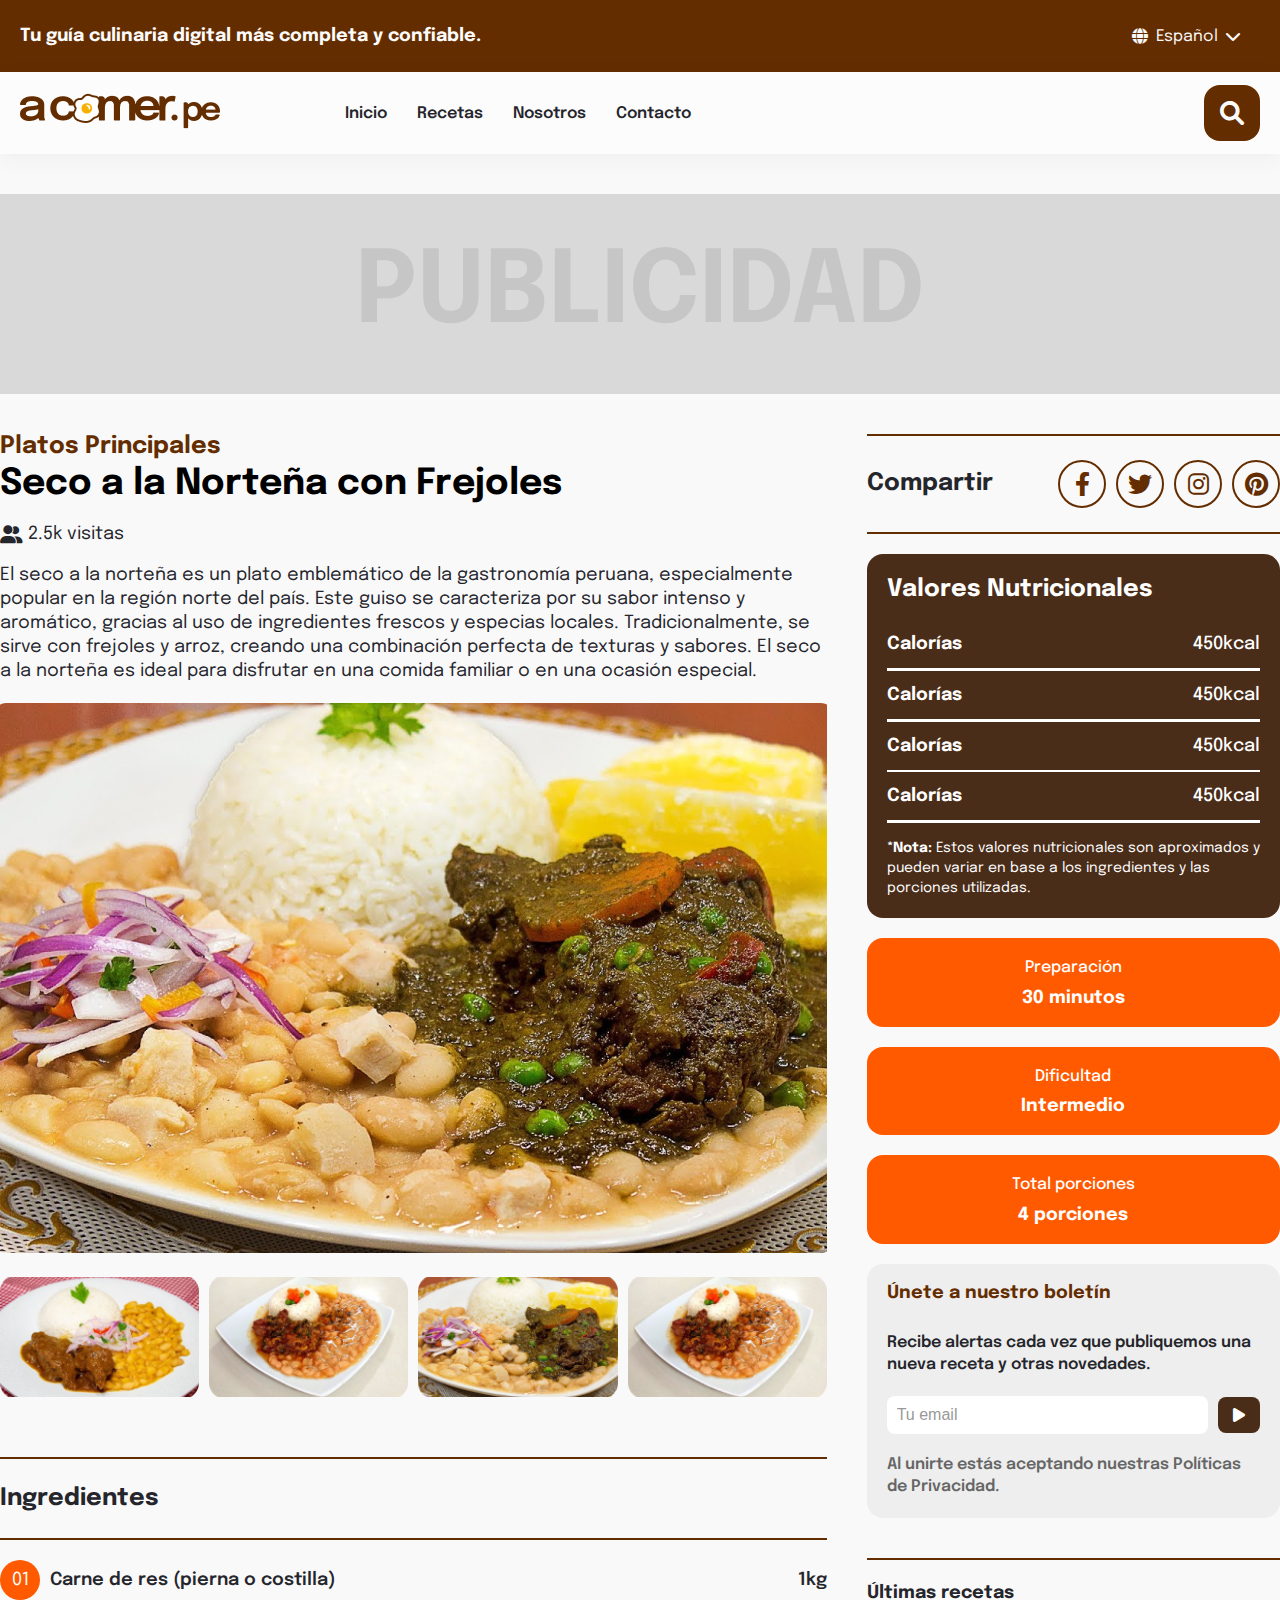
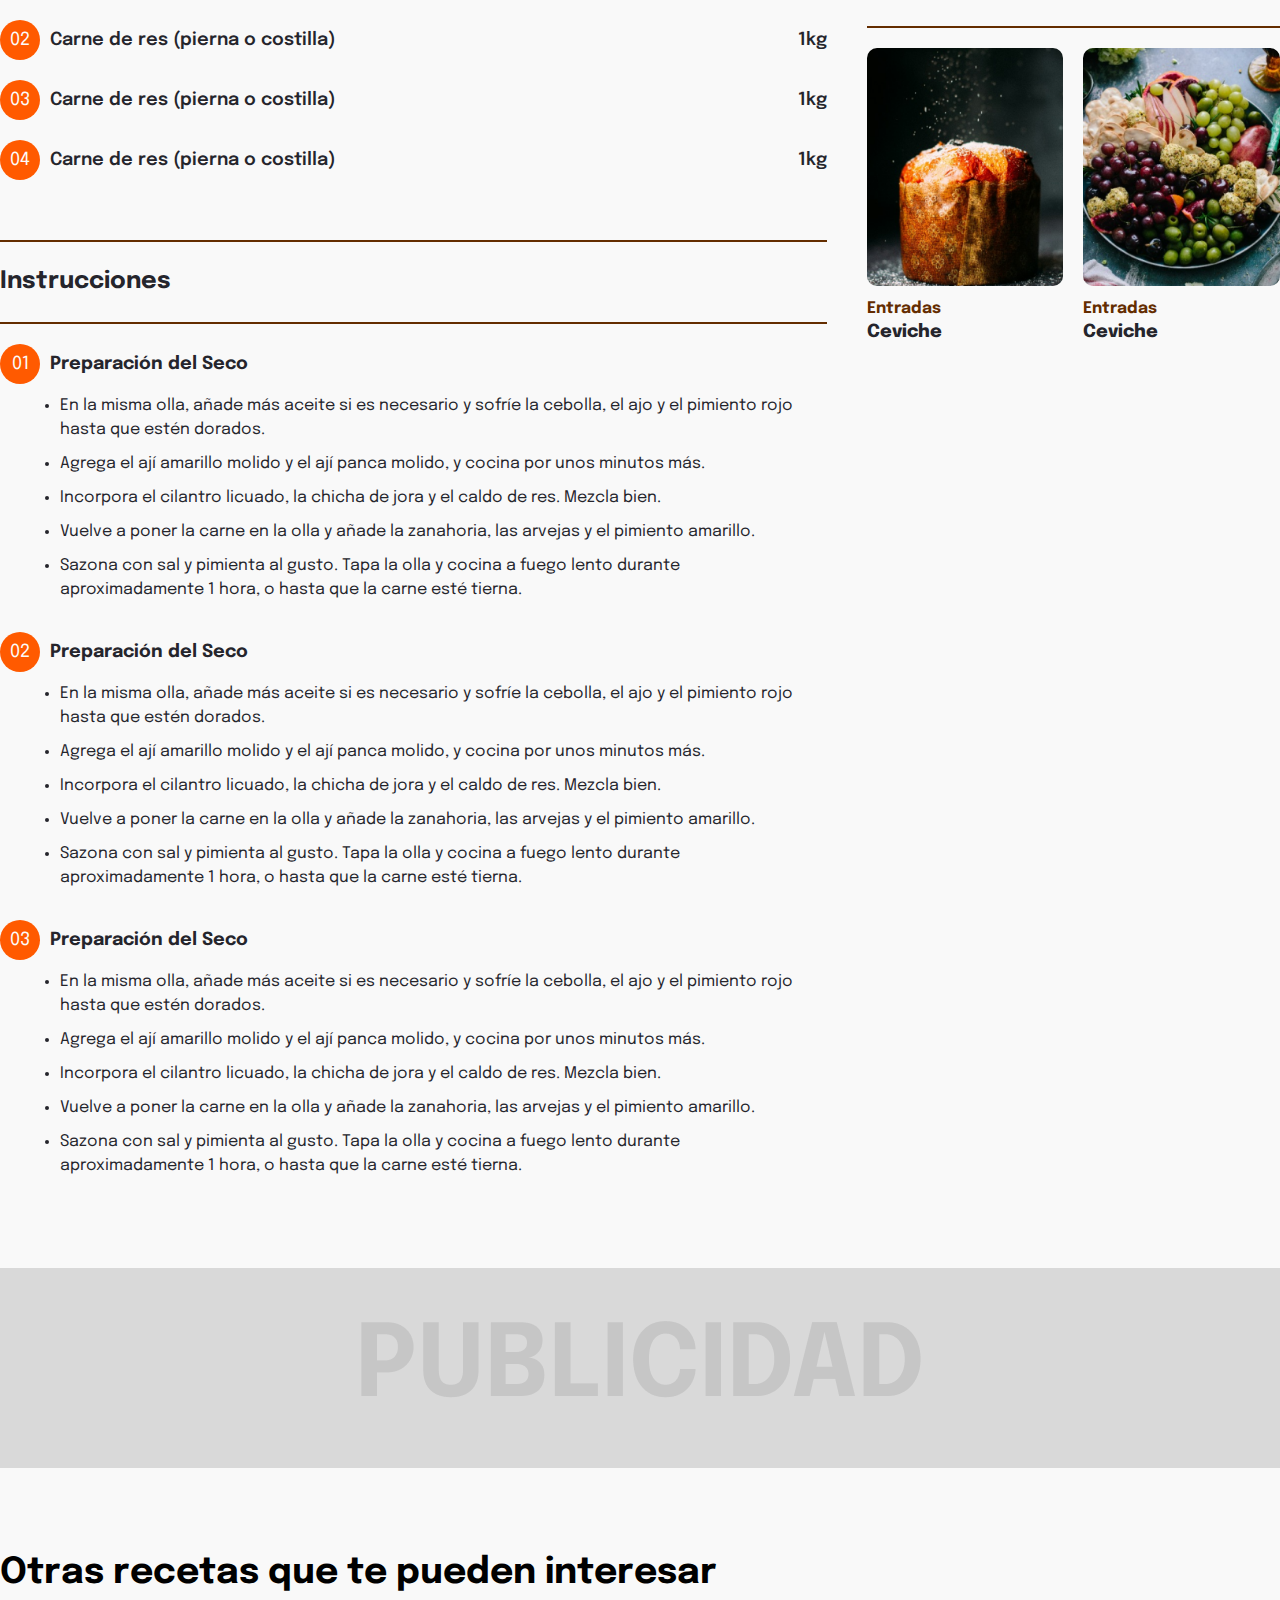
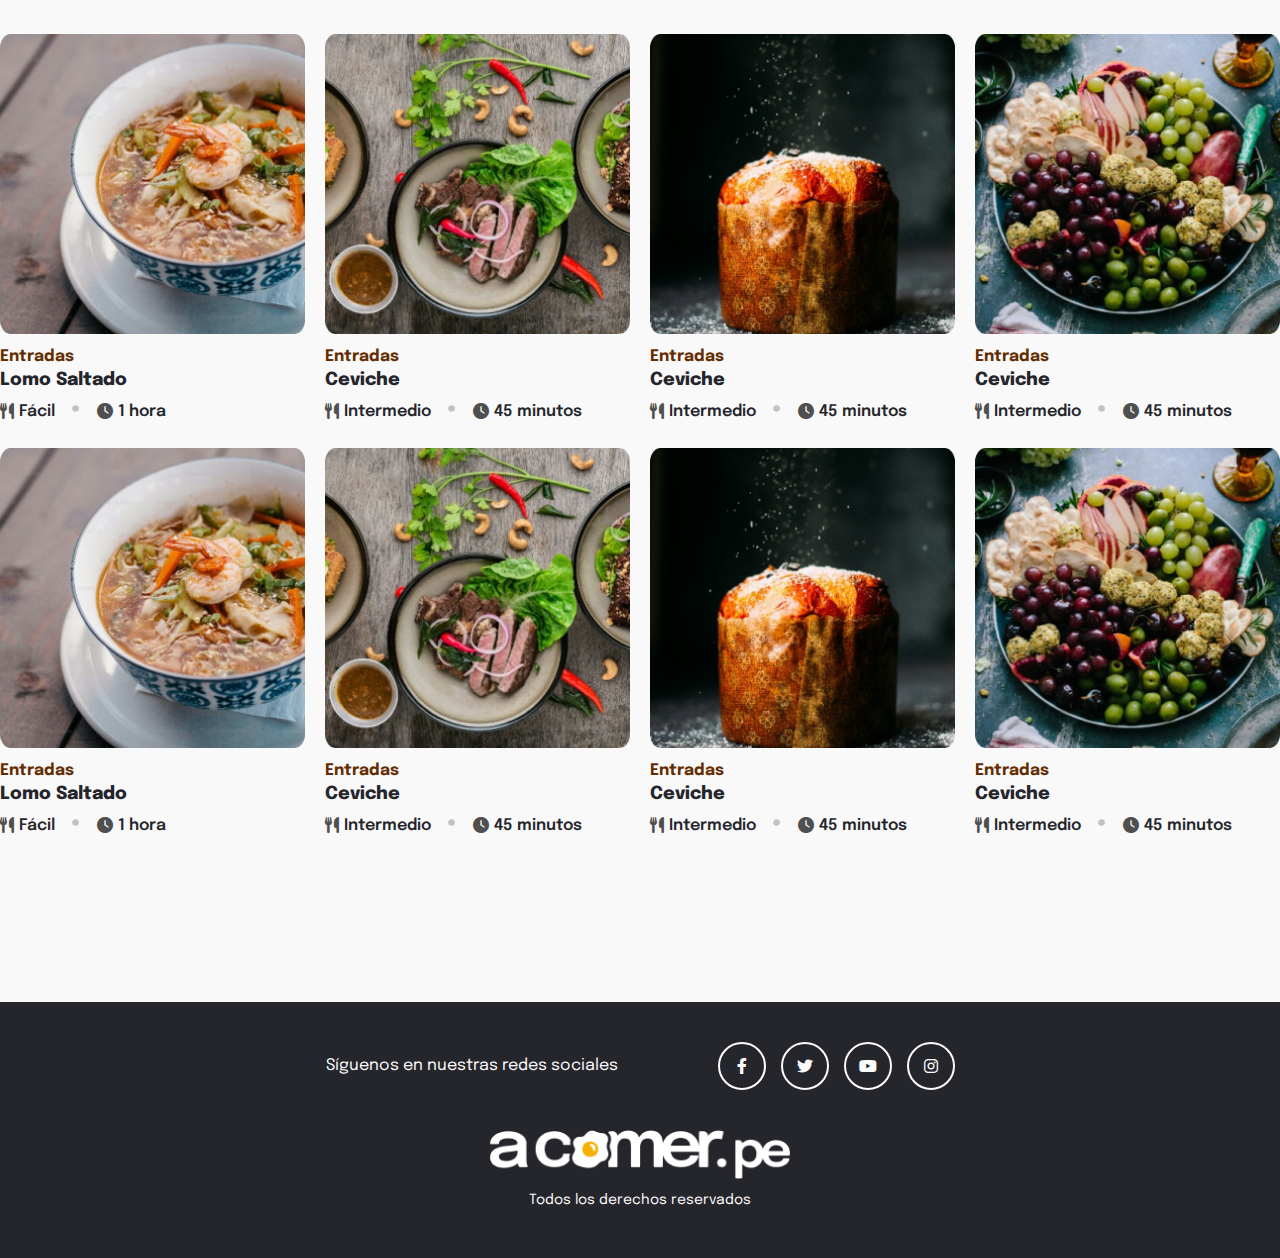
==== receta_con_imagenes.html @ 9305548f "commit 19/08" ====
<!DOCTYPE html>
<html lang="es">
  <head>
    <meta charset="UTF-8" />
    <meta name="viewport" content="width=device-width, initial-scale=1.0" />
    <title>Acomer.pe</title>
    <link rel="stylesheet" href="scss/main.css" />
    <link rel="stylesheet" href="scss/receta_con_imagenes.css" />
    <link
      rel="stylesheet"
      href="https://cdnjs.cloudflare.com/ajax/libs/font-awesome/6.0.0-beta3/css/all.min.css"
    />
  </head>
  <body>
    <!-- Cabecera superior -->
    <header id="top-header">
      <div class="container">
        <div class="section-left subtitle-2">
          Tu guía culinaria digital más completa y confiable.
        </div>
        <div class="section-right">
          <div class="language-selector">
            <div class="selector-container">
              <i class="fas fa-globe"></i>
              <span class="selected-language">Español</span>
              <i class="fas fa-chevron-down"></i>
            </div>
            <ul class="dropdown-menu">
              <li>Español</li>
              <li>Inglés</li>
              <li>Portugués</li>
            </ul>
          </div>
        </div>
      </div>
    </header>

    <!-- Cabecera principal -->
    <header id="main-header">
      <div class="container">
        <div class="left-and-middle">
          <div class="logo">
            <a href="index.html"><img src="assets/logo-1.png" alt="Logo" /></a>
          </div>
          <nav class="menu">
            <div class="menu-container">
              <div class="menu-toggle" id="menu-toggle">
                <i class="fas fa-bars"></i>
              </div>
              <ul class="menu-items menu" id="menu-items">
                <li><a class="menuItem" href="#">Inicio</a></li>
                <li><a class="menuItem" href="recetas.html">Recetas</a></li>
                <li><a class="menuItem" href="#">Nosotros</a></li>
                <li><a class="menuItem" href="#">Contacto</a></li>
                <div class="menu-close" id="menu-close">
                  <i class="fas fa-times"></i>
                </div>
              </ul>
            </div>
          </nav>
        </div>
        <button class="search-button"><i class="fas fa-search"></i></button>
        <div class="search-container">
          <input
            type="text"
            class="search-input"
            placeholder="¿Qué deseas cocinar el día de hoy?"
          />
        </div>
      </div>
    </header>

    <main>
      <!-- Sección Publicidad -->
      <section class="publicidad paginterna">
        <img class="onlydesktop" src="assets/publicidad.png" alt="Publicidad" />
        <img
          class="onlymobile"
          src="assets/publicidad_mobile.png"
          alt="Publicidad"
        />
      </section>

      <div class="receta-interna">
        <!-- Sección Izquierda (2/3) -->
        <div class="receta-contenido">
          <h5 class="pcategories_subtitle">Platos Principales</h5>
          <h1>Seco a la Norteña con Frejoles</h1>
          <div class="receta-visitas">
            <i class="fas fa-user-friends"></i> 2.5k visitas
          </div>
          <p>
            El seco a la norteña es un plato emblemático de la gastronomía
            peruana, especialmente popular en la región norte del país. Este
            guiso se caracteriza por su sabor intenso y aromático, gracias al
            uso de ingredientes frescos y especias locales. Tradicionalmente, se
            sirve con frejoles y arroz, creando una combinación perfecta de
            texturas y sabores. El seco a la norteña es ideal para disfrutar en
            una comida familiar o en una ocasión especial.
          </p>
          <div class="receta-imagen-principal">
            <img src="assets/principal.png" alt="Seco a la Norteña" />
          </div>
          <div class="receta-miniaturas">
            <img src="assets/image.png" alt="Seco a la Norteña 1" />
            <img src="assets/image-1.png" alt="Seco a la Norteña 2" />
            <img src="assets/image-2.png" alt="Seco a la Norteña 3" />
            <img src="assets/image-3.png" alt="Seco a la Norteña 4" />
          </div>
          <div class="receta-seccion">
            <h2>Ingredientes</h2>
          </div>
          <div class="receta-ingredientes">
            <div class="ingrediente-item">
              <div class="ingrediente-info">
                <div class="ingrediente-numero">01</div>
                <div class="ingrediente-nombre">
                  Carne de res (pierna o costilla)
                </div>
              </div>
              <div class="ingrediente-cantidad">1kg</div>
            </div>
            <div class="ingrediente-item">
              <div class="ingrediente-info">
                <div class="ingrediente-numero">02</div>
                <div class="ingrediente-nombre">
                  Carne de res (pierna o costilla)
                </div>
              </div>
              <div class="ingrediente-cantidad">1kg</div>
            </div>
            <div class="ingrediente-item">
              <div class="ingrediente-info">
                <div class="ingrediente-numero">03</div>
                <div class="ingrediente-nombre">
                  Carne de res (pierna o costilla)
                </div>
              </div>
              <div class="ingrediente-cantidad">1kg</div>
            </div>
            <div class="ingrediente-item">
              <div class="ingrediente-info">
                <div class="ingrediente-numero">04</div>
                <div class="ingrediente-nombre">
                  Carne de res (pierna o costilla)
                </div>
              </div>
              <div class="ingrediente-cantidad">1kg</div>
            </div>
          </div>
          <div class="receta-seccion">
            <h2>Instrucciones</h2>
          </div>
          <div class="receta-instrucciones">
            <div class="instruccion-item">
              <div class="instruccion-info">
                <div class="ingrediente-numero">01</div>
                <div class="instruccion-titulo">Preparación del Seco</div>
              </div>
              <ul>
                <li>
                  En la misma olla, añade más aceite si es necesario y sofríe la
                  cebolla, el ajo y el pimiento rojo hasta que estén dorados.
                </li>
                <li>
                  Agrega el ají amarillo molido y el ají panca molido, y cocina
                  por unos minutos más.
                </li>
                <li>
                  Incorpora el cilantro licuado, la chicha de jora y el caldo de
                  res. Mezcla bien.
                </li>
                <li>
                  Vuelve a poner la carne en la olla y añade la zanahoria, las
                  arvejas y el pimiento amarillo.
                </li>
                <li>
                  Sazona con sal y pimienta al gusto. Tapa la olla y cocina a
                  fuego lento durante aproximadamente 1 hora, o hasta que la
                  carne esté tierna.
                </li>
              </ul>
            </div>
            <div class="instruccion-item">
              <div class="instruccion-info">
                <div class="ingrediente-numero">02</div>
                <div class="instruccion-titulo">Preparación del Seco</div>
              </div>
              <ul>
                <li>
                  En la misma olla, añade más aceite si es necesario y sofríe la
                  cebolla, el ajo y el pimiento rojo hasta que estén dorados.
                </li>
                <li>
                  Agrega el ají amarillo molido y el ají panca molido, y cocina
                  por unos minutos más.
                </li>
                <li>
                  Incorpora el cilantro licuado, la chicha de jora y el caldo de
                  res. Mezcla bien.
                </li>
                <li>
                  Vuelve a poner la carne en la olla y añade la zanahoria, las
                  arvejas y el pimiento amarillo.
                </li>
                <li>
                  Sazona con sal y pimienta al gusto. Tapa la olla y cocina a
                  fuego lento durante aproximadamente 1 hora, o hasta que la
                  carne esté tierna.
                </li>
              </ul>
            </div>
            <div class="instruccion-item">
              <div class="instruccion-info">
                <div class="ingrediente-numero">03</div>
                <div class="instruccion-titulo">Preparación del Seco</div>
              </div>
              <ul>
                <li>
                  En la misma olla, añade más aceite si es necesario y sofríe la
                  cebolla, el ajo y el pimiento rojo hasta que estén dorados.
                </li>
                <li>
                  Agrega el ají amarillo molido y el ají panca molido, y cocina
                  por unos minutos más.
                </li>
                <li>
                  Incorpora el cilantro licuado, la chicha de jora y el caldo de
                  res. Mezcla bien.
                </li>
                <li>
                  Vuelve a poner la carne en la olla y añade la zanahoria, las
                  arvejas y el pimiento amarillo.
                </li>
                <li>
                  Sazona con sal y pimienta al gusto. Tapa la olla y cocina a
                  fuego lento durante aproximadamente 1 hora, o hasta que la
                  carne esté tierna.
                </li>
              </ul>
            </div>
          </div>
        </div>

        <!-- Sección Derecha (1/3) -->
        <div class="receta-compartir">
          <div class="receta-seccion">
            <h2>Compartir</h2>
            <div class="receta-social icons">
              <a href="#" class="icon"><i class="fab fa-facebook-f"></i></a>
              <i class="fab fa-twitter"></i>
              <i class="fab fa-instagram"></i>
              <i class="fab fa-pinterest"></i>
            </div>
          </div>

          <!-- Nueva Sección: Valores Nutricionales -->
          <div class="receta-nutricional">
            <h2>Valores Nutricionales</h2>
            <div class="nutricional-info">
              <div class="nutricional-item">
                <div class="nutricional-titulo">Calorías</div>
                <div class="nutricional-valor">450kcal</div>
              </div>
              <hr class="nutricional-separador" />
              <div class="nutricional-item">
                <div class="nutricional-titulo">Calorías</div>
                <div class="nutricional-valor">450kcal</div>
              </div>
              <hr class="nutricional-separador" />
              <div class="nutricional-item">
                <div class="nutricional-titulo">Calorías</div>
                <div class="nutricional-valor">450kcal</div>
              </div>
              <hr class="nutricional-separador" />
              <div class="nutricional-item">
                <div class="nutricional-titulo">Calorías</div>
                <div class="nutricional-valor">450kcal</div>
              </div>
              <hr class="nutricional-separador" />
              <p>
                <strong>*Nota:</strong> Estos valores nutricionales son
                aproximados y pueden variar en base a los ingredientes y las
                porciones utilizadas.
              </p>
            </div>
          </div>

          <!-- Preparación -->
          <div class="receta-preparacion">
            <h2>Preparación</h2>
            <div class="preparacion-info">
              <p>30 minutos</p>
            </div>
          </div>

          <div class="receta-preparacion">
            <h2>Dificultad</h2>
            <div class="preparacion-info">
              <p>Intermedio</p>
            </div>
          </div>

          <div class="receta-preparacion">
            <h2>Total porciones</h2>
            <div class="preparacion-info">
              <p>4 porciones</p>
            </div>
          </div>

          <!--  Boletín -->
          <div class="receta-boletin">
            <h5>Únete a nuestro boletín</h5>
            <p>
              Recibe alertas cada vez que publiquemos una nueva receta y otras
              novedades.
            </p>
            <div class="boletin-input-group">
              <input
                type="email"
                placeholder="Tu email"
                class="boletin-input"
              />
              <button class="boletin-submit">
                <i class="fas fa-play"></i>
              </button>
            </div>
            <p class="boletin-privacidad">
              Al unirte estás aceptando nuestras Políticas de Privacidad.
            </p>
          </div>

          <div class="ultimas-receta-seccion">
            <h5>Últimas recetas</h5>
          </div>

          <section>
            <div class="top_recetas_grid recetas_widget">
              <div class="top_recetas_item">
                <div
                  class="receta_int_widget"
                  style="background-image: url('assets/receta3.png')"
                ></div>
                <p class="categoria">Entradas</p>
                <p class="nombre_de_plato">Ceviche</p>
                
              </div>
              <div class="top_recetas_item">
                <div
                  class="receta_int_widget"
                  style="background-image: url('assets/receta4.png')"
                ></div>
                <p class="categoria">Entradas</p>
                <p class="nombre_de_plato">Ceviche</p>
                
              </div>
            </div>
          </section>
        </div>
      </div>

       <!-- Sección Publicidad -->
       <section class="publicidad paginterna">
        <img class="onlydesktop" src="assets/publicidad.png" alt="Publicidad" />
        <img
          class="onlymobile"
          src="assets/publicidad_mobile.png"
          alt="Publicidad"
        />
      </section>

      <!-- Recetas que te pueden gustar-->

      <section class="top_recetas">
        <div class="top_recetas_header">
          <div class="top_recetas_left otrasrecetas">
            <h1>Otras recetas que te pueden interesar</h1>
          </div>
        </div>

        <div class="top_recetas_grid">
          <div class="top_recetas_item">
            <div
              class="top_recetas_image"
              style="background-image: url('assets/receta1.png')"
            ></div>
            <p class="categoria">Entradas</p>
            <p class="nombre_de_plato">Lomo Saltado</p>
            <div class="top_recetas_info">
              <i class="fas fa-utensils"></i><span>Fácil</span>
              <span class="dot">•</span>
              <i class="fas fa-clock"></i><span class="duracion">1 hora</span>
            </div>
          </div>
          <div class="top_recetas_item">
            <div
              class="top_recetas_image"
              style="background-image: url('assets/receta2.png')"
            ></div>
            <p class="categoria">Entradas</p>
            <p class="nombre_de_plato">Ceviche</p>
            <div class="top_recetas_info">
              <i class="fas fa-utensils"></i><span>Intermedio</span>
              <span class="dot">•</span>
              <i class="fas fa-clock"></i
              ><span class="duracion">45 minutos</span>
            </div>
          </div>
          <div class="top_recetas_item">
            <div
              class="top_recetas_image"
              style="background-image: url('assets/receta3.png')"
            ></div>
            <p class="categoria">Entradas</p>
            <p class="nombre_de_plato">Ceviche</p>
            <div class="top_recetas_info">
              <i class="fas fa-utensils"></i><span>Intermedio</span>
              <span class="dot">•</span>
              <i class="fas fa-clock"></i
              ><span class="duracion">45 minutos</span>
            </div>
          </div>
          <div class="top_recetas_item">
            <div
              class="top_recetas_image"
              style="background-image: url('assets/receta4.png')"
            ></div>
            <p class="categoria">Entradas</p>
            <p class="nombre_de_plato">Ceviche</p>
            <div class="top_recetas_info">
              <i class="fas fa-utensils"></i><span>Intermedio</span>
              <span class="dot">•</span>
              <i class="fas fa-clock"></i
              ><span class="duracion">45 minutos</span>
            </div>
          </div>
          <div class="top_recetas_item">
            <div
              class="top_recetas_image"
              style="background-image: url('assets/receta1.png')"
            ></div>
            <p class="categoria">Entradas</p>
            <p class="nombre_de_plato">Lomo Saltado</p>
            <div class="top_recetas_info">
              <i class="fas fa-utensils"></i><span>Fácil</span>
              <span class="dot">•</span>
              <i class="fas fa-clock"></i><span class="duracion">1 hora</span>
            </div>
          </div>
          <div class="top_recetas_item">
            <div
              class="top_recetas_image"
              style="background-image: url('assets/receta2.png')"
            ></div>
            <p class="categoria">Entradas</p>
            <p class="nombre_de_plato">Ceviche</p>
            <div class="top_recetas_info">
              <i class="fas fa-utensils"></i><span>Intermedio</span>
              <span class="dot">•</span>
              <i class="fas fa-clock"></i
              ><span class="duracion">45 minutos</span>
            </div>
          </div>
          <div class="top_recetas_item">
            <div
              class="top_recetas_image"
              style="background-image: url('assets/receta3.png')"
            ></div>
            <p class="categoria">Entradas</p>
            <p class="nombre_de_plato">Ceviche</p>
            <div class="top_recetas_info">
              <i class="fas fa-utensils"></i><span>Intermedio</span>
              <span class="dot">•</span>
              <i class="fas fa-clock"></i
              ><span class="duracion">45 minutos</span>
            </div>
          </div>
          <div class="top_recetas_item">
            <div
              class="top_recetas_image"
              style="background-image: url('assets/receta4.png')"
            ></div>
            <p class="categoria">Entradas</p>
            <p class="nombre_de_plato">Ceviche</p>
            <div class="top_recetas_info">
              <i class="fas fa-utensils"></i><span>Intermedio</span>
              <span class="dot">•</span>
              <i class="fas fa-clock"></i
              ><span class="duracion">45 minutos</span>
            </div>
          </div>
        </div>
      </section>
    </main>

    <!-- Footer -->
    <footer id="main-footer">
      <div class="container">
        <div class="social-media">
          <p>Síguenos en nuestras redes sociales</p>
          <div class="icons">
            <a href="#" class="icon"><i class="fab fa-facebook-f"></i></a>
            <a href="#" class="icon"><i class="fab fa-twitter"></i></a>
            <a href="#" class="icon"><i class="fab fa-youtube"></i></a>
            <a href="#" class="icon"><i class="fab fa-instagram"></i></a>
          </div>
        </div>
        <div class="footer-logo">
          <img src="assets/logo-2.png" alt="Logo" />
          <p>Todos los derechos reservados</p>
        </div>
        <br />
        <br />
      </div>
    </footer>
    <script src="js/receta_con_imagenes.js"></script>
    <script src="js/main.js"></script>
  </body>
</html>
---- scss/main.css ----
@charset "UTF-8";
@import url("https://fonts.googleapis.com/css2?family=Epilogue:wght@400;600;700&display=swap");
html {
  scroll-behavior: smooth;
  overflow-x: hidden;
}

body {
  font-family: "Epilogue", sans-serif;
  background-color: #f9f9f9;
  margin: 0;
  color: #25252c;
  overflow-x: hidden;
}

* {
  margin: 0;
  padding: 0;
  box-sizing: border-box;
}

.container {
  max-width: 1280px;
  margin: 0 auto;
  padding: 0 20px;
}

.top_recetas_item {
  cursor: pointer;
}

#top-header {
  background-color: #642d00;
}
#top-header .container {
  display: flex;
  justify-content: space-between;
  align-items: center;
  height: 72px;
}

#main-header {
  background-color: #fcfcfc;
  box-shadow: 0px 5px 20px 0px rgba(52, 52, 52, 0.05);
}
#main-header .container {
  display: flex;
  justify-content: space-between;
  align-items: center;
  height: 82px;
}

.logo {
  width: 300px;
  height: auto;
}

.video-section {
  position: relative;
  height: 850px;
  overflow: hidden;
}
.video-section video {
  width: 100%;
  height: 100%;
  -o-object-fit: cover;
     object-fit: cover;
}
.video-section .overlay-text {
  position: absolute;
  left: 50%;
  transform: translate(-50%, 0%);
  color: #fcfcfc;
  text-align: center;
  font-size: 58px;
  font-weight: 700;
  line-height: 130%;
  bottom: 0px;
  width: 80%;
  padding-bottom: 40px;
  max-width: 1280px;
}
.video-section .overlay-text h1 {
  color: #fcfcfc !important;
}

.overlay {
  position: absolute;
  top: 0;
  left: 0;
  width: 100%;
  height: 100%;
  background: linear-gradient(180deg, rgba(0, 0, 0, 0.8) 0%, rgba(0, 0, 0, 0) 54%, rgba(0, 0, 0, 0.8) 100%);
  pointer-events: none; /* Esto asegura que el overlay no interfiera con la interacción con el video */
}

h1 {
  color: #000;
  font-family: "Epilogue", sans-serif;
  font-size: 48px;
  font-style: normal;
  font-weight: 700;
  line-height: 142.9%; /* 68.592px */
}

h2 {
  color: var(--Black, #25252c);
  font-family: "Epilogue", sans-serif;
  font-size: 40px;
  font-style: normal;
  font-weight: 700;
  line-height: 130%; /* 52px */
}

h3 {
  color: var(--Black, #25252c);
  font-family: "Epilogue", sans-serif;
  font-size: 32px;
  font-style: normal;
  font-weight: 700;
  line-height: normal;
}

h4 {
  color: #642d00;
  text-align: center;
  font-family: "Epilogue", sans-serif;
  font-size: 24px;
  font-style: normal;
  font-weight: 600;
  line-height: normal;
}

h5 {
  color: var(--Black, #25252c);
  font-family: "Epilogue", sans-serif;
  font-size: 24px;
  font-style: normal;
  font-weight: 700;
  line-height: normal;
}

.text-slider {
  color: var(--White, #fcfcfc);
  text-align: center;
  font-family: "Epilogue", sans-serif;
  font-size: 58px;
  font-style: normal;
  font-weight: 700;
  line-height: 130%; /* 75.4px */
}

.subtitle-2 {
  color: var(--White, #fcfcfc);
  font-size: 18px;
  font-style: normal;
  font-weight: 700;
  line-height: normal;
}

.paginterna {
  padding-top: 40px;
}

.language-selector {
  position: relative;
  display: inline-block;
}

.selector-container {
  display: flex;
  align-items: center;
  border-radius: 5px;
  padding: 8px 12px;
  cursor: pointer;
  color: #f9f9f9;
  transition: border-color 0.3s;
}

.selector-container:hover {
  border-color: #bbb;
}

.selector-container i {
  margin-right: 8px;
  margin-left: 8px;
  color: #f9f9f9;
}

.selected-language {
  flex: 1;
}

.fa-chevron-down {
  margin-left: auto;
}

.dropdown-menu {
  display: none;
  position: absolute;
  top: 100%;
  left: 0;
  width: 100%;
  background-color: #fcfcfc;
  border: 1px solid #ddd;
  border-radius: 5px;
  box-shadow: 0 4px 8px rgba(0, 0, 0, 0.1);
  list-style: none;
  padding: 0;
  margin: 0;
  z-index: 1000;
}

.dropdown-menu.show {
  display: block;
}

.dropdown-menu li {
  padding: 10px 12px;
  cursor: pointer;
  transition: background-color 0.3s;
}

.dropdown-menu li:hover {
  background-color: #fcfcfc;
}

.button-primary {
  display: flex;
  padding: 16px 24px;
  justify-content: center;
  align-items: center;
  gap: 16px;
  border-radius: 8px;
  background: #642d00;
  color: #fcfcfc;
  border: #642d00;
  font-weight: 700;
  font-size: 18px;
  cursor: pointer;
}

.button-primary:hover {
  background: #25252c;
}

.search-button {
  display: flex;
  padding: 16px 16px;
  justify-content: center;
  align-items: center;
  font-size: 24px;
  gap: 16px;
  border-radius: 16px;
  background: #642d00;
  color: #fcfcfc;
  border: #642d00;
  cursor: pointer;
}

.search-button:hover {
  background: #25252c;
}

.search-button i {
  font-weight: 600;
}

.counter-section {
  padding: 60px;
  background: #ff5a00;
}

.container {
  display: flex;
  justify-content: space-around; /* Ajusta el espaciado de los contadores */
  flex-wrap: wrap;
}

.counter-wrapper {
  display: flex;
  flex-direction: column;
  align-items: center;
  margin: 10px; /* Espacio alrededor de cada contador */
}

.counter-wrapper:not(:last-child)::after {
  content: "";
  position: absolute;
  top: 0;
  bottom: 0;
  right: 0;
  width: 1px;
  background: white; /* Color de la línea vertical */
}

.counter {
  font-size: 2em; /* Tamaño del número */
  font-weight: bold;
  color: #fcfcfc;
}

.label {
  margin-top: 5px; /* Espacio entre el número y el texto */
  color: #fcfcfc;
  text-align: center;
  font-size: 18px;
  font-style: normal;
  font-weight: 500;
  line-height: normal;
}

#main-footer {
  background-color: #25252c;
  margin-top: 80px;
  padding: 40px 0 20px 0;
  color: #fcfcfc;
}
#main-footer .container {
  display: flex;
  height: 196px;
  flex-direction: column;
  align-items: center;
  align-content: center;
  flex-wrap: nowrap;
}
#main-footer .container .social-media {
  text-align: center;
  margin-bottom: 40px;
  display: flex;
  flex-direction: row;
  gap: 100px;
  align-content: center;
  align-items: center;
}
#main-footer .container .social-media .icons {
  display: flex;
  justify-content: center;
  gap: 15px;
}
#main-footer .container .social-media .icons .icon {
  width: 48px;
  height: 48px;
  display: flex;
  justify-content: center;
  align-items: center;
  border: 2px solid #fcfcfc;
  border-radius: 50%;
  font-size: 16px;
  color: #fcfcfc;
  text-decoration: none;
  transition: background-color 0.3s;
}
#main-footer .container .social-media .icons .icon:hover {
  background-color: #642d00;
}
#main-footer .container .footer-logo {
  text-align: center;
}
#main-footer .container .footer-logo img {
  width: 300px;
  height: auto;
  margin-bottom: 10px;
}
#main-footer .container .footer-logo p {
  font-size: 0.875rem;
}

/* Estilos del menú */
.menu {
  padding: 10px;
}

.menu-container {
  display: flex;
  justify-content: space-between;
  align-items: center;
}

/* Logo de menú visible solo en mobile */
.menu-logo {
  font-size: 1.5rem;
  font-weight: bold;
}

.left-and-middle {
  display: flex;
  align-items: center;
  gap: 0; /* Esto asegura que no haya espacio entre la sección izquierda y la del medio */
}

/* Estilos del toggle */
.menu-toggle {
  display: none;
  cursor: pointer;
}

.menu-close {
  display: none;
  cursor: pointer;
}

/* Estilos del menú en desktop */
@media (min-width: 769px) {
  .menu-items {
    display: flex;
    list-style: none;
    padding: 0;
    margin: 0;
  }
  .onlymobile {
    display: none;
  }
  .menu-items li {
    margin: 0 15px;
  }
  .menu-items a {
    text-decoration: none;
    color: #25252c;
    font-weight: 700;
    transition: color 0.3s;
  }
  .menu-items a:hover,
  .menu-items a.active {
    color: #ff5a00; /* Color primario */
  }
  .menu-logo {
    display: none;
  }
  .menu-toggle {
    display: none;
  }
  .menu-close {
    display: none;
  }
}
@media (max-width: 768px) {
  .section-right {
    display: none;
  }
  #top-header .container {
    justify-content: center;
    align-items: center;
  }
}
/* Estilos para dispositivos móviles */
@media (max-width: 768px) {
  .menu-items {
    display: none;
    position: fixed;
    top: 0;
    left: 0;
    width: 100%;
    height: 100%;
    background-color: rgba(0, 0, 0, 0.88);
    flex-direction: column;
    padding-top: 60px; /* Ajusta según la altura del menú */
    z-index: 1000;
  }
  .onlymobile {
    margin-top: 20px;
  }
  .publicidad {
    padding: 0 20px;
  }
  .paginterna {
    padding: 0 20px;
  }
  .menu-items a {
    color: #fcfcfc;
  }
  .menu-items.show {
    display: flex;
  }
  .menu-toggle {
    display: block;
    font-size: 24px;
    font-weight: 900;
  }
  .menu-close {
    display: block;
    position: absolute;
    top: 30px;
    right: 40px;
    font-size: 1.5rem;
  }
  /* Muestra el botón de cierre cuando el menú está visible */
  .menu-items.show .menu-close {
    display: block;
  }
  /* Ajusta el estilo del botón de cierre */
  .menu-close i {
    font-size: 42px;
    color: #ff5a00; /* Cambia el color según tu diseño */
  }
  .menu-items li {
    margin: 10px 0;
    text-align: center;
    font-size: 36px;
  }
}
.menu-items a {
  text-decoration: none;
  font-weight: 600;
  transition: color 0.3s;
}

.menu-items a:hover,
.menu-items a.active {
  color: #642d00; /* Color primario */
  font-weight: 800;
}

.section-container {
  overflow-x: auto;
  padding: 20px 20px;
  position: absolute;
  z-index: 10;
  left: 0; /* Alinea el contenedor al borde izquierdo */
  right: 0; /* Alinea el contenedor al borde derecho */
  max-width: 1280px; /* Aplica el ancho máximo deseado */
  margin: 0 auto; /* Centra el contenedor si el contenedor padre es suficientemente ancho */
}

.imgsubsection {
  background-image: url("../assets/imgplaceholder.png");
  width: 100%;
  height: 90px;
  background-size: cover; /* Ajusta la imagen para cubrir el contenedor */
  background-position: center; /* Centra la imagen en el contenedor */
  border-radius: 15px; /* Redondea las esquinas si es necesario */
  background-repeat: no-repeat; /* Evita que la imagen se repita */
}

.imgsubsection2 {
  background-image: url("../assets/imgplaceholder2.png");
  width: 100%;
  height: 90px;
  background-size: cover; /* Ajusta la imagen para cubrir el contenedor */
  background-position: center; /* Centra la imagen en el contenedor */
  border-radius: 15px; /* Redondea las esquinas si es necesario */
  background-repeat: no-repeat; /* Evita que la imagen se repita */
}

.section-title {
  text-align: left;
  font-size: 24px;
  margin-bottom: 20px;
  color: #fcfcfc;
}

.subsection-wrapper {
  display: flex;
  overflow-x: auto; /* Permite el desplazamiento horizontal */
  scroll-behavior: smooth; /* Suaviza el desplazamiento */
  flex-wrap: nowrap;
  gap: 20px; /* Espacio entre las subsecciones */
  max-width: 1280px; /* Establece el ancho máximo */
  margin: 0 auto; /* Centra el contenedor en la vista de escritorio */
  padding: 0; /* Elimina el padding para un mejor ajuste */
  overflow: hidden;
}

.subsection {
  display: flex;
  width: 255px;
  padding: 20px;
  flex-direction: column;
  justify-content: center;
  align-items: center;
  gap: 10px;
  flex-shrink: 0;
  border-radius: 20px;
  background: rgba(255, 255, 255, 0.8);
  box-shadow: 0px 4px 4px 0px rgba(0, 0, 0, 0.1);
}

.subsection img {
  width: 100%;
  height: auto;
  border-radius: 15px;
}

.subsection p {
  font-size: 16px;
  text-align: center;
  margin: 0;
  font-weight: 700;
  border-radius: 20px;
  color: #25252c;
}

/* Container */
.pcategories_container {
  max-width: 1280px;
  margin: 0 auto;
  padding: 80px 0;
}

/* Header */
.pcategories_header {
  display: flex;
  justify-content: space-between;
  align-items: center;
  margin-bottom: 20px;
}

.pcategories_left-column {
  display: flex;
  flex-direction: column;
}

.pcategories_subtitle {
  color: #642d00;
}

.pcategories_title {
  font-size: 32px;
  font-weight: bold;
  color: #25252c;
}

/* Content */
.pcategories_content {
  display: flex;
  gap: 10px;
}

/* Main Column (50% width) */
.pcategories_main-column {
  flex: 0 0 50%;
  height: 450px;
}

.pcategories_main-content {
  background-size: cover;
  background-position: center;
  height: 100%;
  position: relative;
}

/* Side Columns (Each takes 25% width) */
.pcategories_side-columns {
  display: flex;
  flex: 1;
  gap: 10px;
}

.pcategories_side-column {
  flex: 1;
  display: flex;
  flex-direction: column;
  gap: 10px;
}

.pcategories_side-content {
  flex: 1;
  background-size: cover;
  background-position: center;
  height: 225px;
  position: relative;
}

/* Overlay Text */
.pcategories_overlay-text {
  position: absolute;
  bottom: 10px;
  left: 10px;
  color: #fff;
  font-weight: 800;
  font-size: 20px;
  padding: 10px 10px;
  z-index: 11;
}

.overlay-pcategories {
  position: absolute;
  top: 0;
  left: 0;
  width: 100%;
  height: 100%;
  background: linear-gradient(180deg, rgba(0, 0, 0, 0) 0%, rgba(0, 0, 0, 0) 54%, rgba(0, 0, 0, 0.8) 100%);
  pointer-events: none; /* Esto asegura que el overlay no interfiera con la interacción con el video */
}

.publicidad {
  max-width: 1280px;
  margin: 0 auto;
  display: flex;
  justify-content: center;
  align-items: center;
}

.publicidad img {
  width: auto;
  height: 200px;
  max-width: 100%;
  -o-object-fit: contain;
     object-fit: contain;
}

/* Sección principal */
.top_recetas {
  max-width: 1280px;
  margin: 0 auto;
  padding: 80px 0;
}

/* Header de la sección */
.top_recetas_header {
  display: flex;
  justify-content: space-between;
  align-items: center;
  margin-bottom: 20px;
}

.top_recetas_left {
  text-align: left;
}

.top_recetas_subtitle {
  color: #642d00;
}

.top_recetas_right {
  text-align: right;
}

/* Grid de recetas */
.top_recetas_grid {
  display: grid;
  grid-template-columns: repeat(4, 1fr);
  gap: 20px;
}

.top_recetas_item {
  text-align: left;
}

.top_recetas_image {
  height: 300px;
  background-size: cover;
  background-position: center;
  border-radius: 10px;
  transition: background-size 1s ease; /* Transición para el zoom en la imagen */
}

.categoria {
  margin: 14px 0 0 0;
  font-size: 16px;
  font-weight: 700;
  color: #642d00;
}

.nombre_de_plato {
  padding: 6px 0;
  font-size: 18px;
  font-weight: 800;
  color: #25252c;
}

.top_recetas_info {
  display: flex;
  align-items: center;
  color: #4f4f4f;
}

.top_recetas_info i {
  margin-right: 5px;
}

.top_recetas_info span {
  margin-right: 5px;
  font-size: 16px;
  font-weight: 600;
  color: #25252c;
}

.top_recetas_info .dot {
  font-size: 32px;
  color: #c2c2c2;
  padding: 0 10px;
}

/* Responsivo */
@media (max-width: 768px) {
  .top_recetas_grid {
    grid-template-columns: repeat(2, 1fr);
  }
  .top_recetas_grid {
    gap: 10px;
  }
}
@media (max-width: 480px) {
  .top_recetas_grid {
    grid-template-columns: 1fr;
  }
}
/* Sección "Nosotros" */
.nosotros_section {
  height: 550px;
  background-image: url("../assets/somosacomer.png");
  background-size: cover;
  background-position: center;
  display: flex;
  justify-content: center;
  align-items: center;
  margin-top: 80px;
  margin-bottom: 80px;
}

.nosotros_content {
  max-width: 1280px;
  width: 100%;
  display: flex;
  justify-content: space-between;
  align-items: center;
  padding: 0 20px;
}

/* Columna izquierda */
.nosotros_left {
  width: 60%;
  display: flex;
  justify-content: center;
  align-items: center;
}

.nosotros_text-container {
  width: 100%;
  height: 300px;
  background: rgba(252, 252, 252, 0.9);
  border-radius: 20px;
  box-shadow: 10px 10px 20px 0px rgba(52, 52, 52, 0.2);
  padding: 40px;
  display: flex;
  flex-direction: column;
  justify-content: center;
}

.nosotros_title {
  color: #25252c;
}

.nosotros_text {
  font-size: 18px;
  color: #25252c;
  line-height: 20px;
  font-weight: 500;
}

/* Columna derecha */
.nosotros_right {
  width: 40%;
}

/* Sección "Boletín" */
.boletin_section {
  background-image: url("../assets/boletinfondo.png"); /* Cambia la ruta de la imagen según sea necesario */
  background-size: cover;
  background-position: center;
  padding: 120px 0px;
  display: flex;
  justify-content: center;
  align-items: center;
  margin-top: 80px;
}

.boletin_content {
  max-width: 1280px;
  width: 100%;
  padding: 40px;
  border-radius: 10px;
}

.boletin_text {
  display: flex;
  flex-direction: column;
  align-items: center;
  text-align: center;
}

.boletin_text h5 {
  color: #fcfcfc;
  margin-bottom: 10px;
  font-weight: 600;
}

.boletin_text h2 {
  font-size: 44px;
  color: #fcfcfc;
  margin-bottom: 20px;
}

.boletin_text p {
  font-size: 18px;
  color: #fcfcfc;
  margin-bottom: 30px;
}

/* Estilo del formulario */
.boletin_form {
  display: flex;
  width: 100%;
  max-width: 600px;
  margin: 0 auto;
  gap: 10px;
}

.boletin_input {
  flex: 1;
  padding: 10px 15px;
  font-size: 16px;
  border: 0px solid #4f4f4f;
  border-radius: 6px;
  outline: none;
}

.boletin_button {
  padding: 10px 20px;
  font-size: 18px;
  color: #fff;
  background-color: #642d00; /* Color del botón */
  border: none;
  font-weight: 700;
  border-radius: 0 5px 5px 0;
  cursor: pointer;
  transition: background-color 0.3s;
}

.boletin_button:hover {
  background-color: #25252c; /* Color al hacer hover en el botón */
}

/* Estilos generales para móviles */
@media (max-width: 768px) {
  .container,
  .subsection-wrapper {
    width: 100%;
    padding: 0;
  }
  .onlydesktop {
    display: none;
  }
  /* Tipografía y espaciado */
  h2,
  h3 {
    font-size: 1.5rem;
    margin-bottom: 1rem;
    line-height: 1.2;
  }
  h1 {
    font-size: 18px;
  }
  h5 {
    font-size: 14px;
  }
  p {
    font-size: 1rem;
    line-height: 1.5;
  }
  .section-title {
    text-align: left;
    font-size: 20px;
    margin-bottom: 20px;
    color: #fcfcfc;
  }
  #main-footer .container .social-media {
    flex-direction: column;
    gap: 20px;
    align-content: center;
    align-items: center;
  }
  #main-footer {
    margin-top: 20px;
    padding: 40px 0 40px 0;
  }
  /* Contador */
  .counter {
    text-align: center;
    margin: 0 0;
  }
  .counter .number {
    font-size: 30px;
  }
  .boletin_section {
    padding: 20px 0px;
    margin-top: 20px;
  }
  .boletin_text h5 {
    font-size: 16px;
  }
  .boletin_text h2 {
    font-size: 24px;
  }
  .boletin_form {
    display: flex;
    width: 100%;
    max-width: 600px;
    margin: 0 auto;
    gap: 10px;
    flex-direction: column;
  }
  /* Dropdown */
  .dropdown-menu {
    width: 100%;
    text-align: center;
    background-color: #f1f1f1;
  }
  .subtitle-2 {
    text-align: center;
  }
  .counter-wrapper {
    display: flex;
    flex-direction: column;
    align-items: center;
    margin: 10px;
    padding: 20px;
    flex-wrap: wrap;
  }
  .logo {
    width: 100%;
    margin-right: 40px;
  }
  .counter-section {
    padding: 0px;
  }
  .nombre_de_plato {
    padding: 6px 0 0 0;
  }
  .nosotros_text-container {
    padding: 60px 20px;
  }
  .nosotros_section {
    margin-top: 20px;
    margin-bottom: 20px;
  }
  .nosotros_title {
    font-size: 24px;
  }
  .nosotros_text {
    font-size: 14px;
  }
  .nosotros_content {
    max-width: 1280px;
    width: 100%;
    display: flex;
    justify-content: space-between;
    align-items: center;
    padding: 0 20px;
    flex-direction: column;
  }
  .nosotros_left {
    width: 100%;
    display: flex;
    justify-content: center;
    align-items: center;
  }
  .top_recetas_image {
    height: 300px;
  }
  .video-section .overlay-text {
    width: 100%;
    padding: 0 20px 20px 20px;
  }
  .video-section .overlay-text h1 {
    font-size: 24px;
  }
  .video-section {
    height: 500px;
  }
  .selector-container {
    width: 100%;
    padding: 10px;
    box-sizing: border-box;
  }
  /* Espaciado general */
  .section {
    margin-bottom: 30px;
  }
  #main-header {
    padding: 0 20px;
  }
  .pcategories_container {
    padding: 20px;
  }
  .pcategories_content {
    display: flex;
    gap: 10px;
    flex-wrap: wrap;
  }
  .pcategories_side-columns {
    height: 300px;
  }
  .top_recetas {
    padding: 20px;
  }
  .button-primary {
    padding: 12px 16px;
    justify-content: center;
    align-items: center;
    border-radius: 8px;
    background: #642d00;
    color: #fcfcfc;
    border: #642d00;
    font-weight: 600;
    font-size: 14px;
    cursor: pointer;
  }
  .pcategories_main-column {
    flex: 0 0 100%;
    height: 230px;
  }
}
@media (max-width: 376px) {
  .logo {
    width: 150px;
    margin-right: 20px;
  }
  .logo img {
    width: 150px;
  }
}
/* Estilos del contenedor y del input */
.search-container {
  position: absolute;
  width: 300px;
  display: none; /* Oculta por defecto */
}

.search-input {
  width: 100%;
  padding: 10px;
  border: 1px solid #ccc;
  border-radius: 4px;
  font-size: 1rem;
  margin-top: 8px;
}

.search-button {
  position: relative;
  z-index: 10; /* Asegura que el botón esté por encima del input */
}

/* Responsivo para móviles */
@media (max-width: 768px) {
  .search-container {
    width: 50%;
  }
}
/* Responsivo para móviles */
@media (max-width: 400px) {
  .search-container {
    width: 220px;
  }
}
/* Estilos base para los contenedores */
.pcategories_main-content,
.pcategories_side-content {
  position: relative;
  background-size: 100%; /* Tamaño original de la imagen de fondo */
  background-position: center;
  background-repeat: no-repeat;
  width: 100%;
  height: 100%;
  transition: background-size 1s ease; /* Transición para el zoom en la imagen */
  overflow: hidden;
}

/* Agregar el overlay naranja con opacidad */
.pcategories_main-content::before,
.pcategories_side-content::before {
  content: "";
  position: absolute;
  top: 0;
  left: 0;
  width: 100%;
  height: 100%;
  background-color: rgba(255, 89, 0, 0.5490196078); /* Naranja con opacidad 0.5 */
  opacity: 0;
  transition: opacity 1s ease; /* Transición suave para el overlay */
  z-index: 1; /* Asegura que el overlay esté sobre la imagen */
}

/* Efecto de zoom al pasar el mouse */
.pcategories_main-content:hover,
.pcategories_side-content:hover {
  background-size: 110%; /* Aumenta el tamaño del fondo al 110% */
}

/* Mostrar el overlay naranja al hacer hover */
.pcategories_main-content:hover::before,
.pcategories_side-content:hover::before {
  opacity: 1; /* Muestra el overlay con opacidad completa al hacer hover */
}

/* Estilo del texto para que esté sobre el overlay */
.pcategories_overlay-text {
  z-index: 2; /* Asegura que el texto esté sobre el overlay */
  color: white; /* Color del texto para que contraste con el fondo */
}

/* Estilos base para el contenedor de la imagen */
.top_recetas_image {
  position: relative;
  background-size: 100%; /* Tamaño original de la imagen de fondo */
  background-position: center;
  background-repeat: no-repeat;
  transition: background-size 1s ease; /* Transición para el zoom en la imagen */
}

/* Efecto de zoom al pasar el mouse */
.top_recetas_image:hover {
  background-size: 110%; /* Aumenta el tamaño del fondo al 110% */
}/*# sourceMappingURL=main.css.map */
---- scss/receta_con_imagenes.css ----
@charset "UTF-8";
@import url("https://fonts.googleapis.com/css2?family=Epilogue:wght@400;600;700&display=swap");
/* Estructura principal */
.receta-interna {
  display: flex;
  padding: 40px 0;
  gap: 40px;
  flex-wrap: wrap;
  max-width: 1280px;
  margin: 0 auto;
}

.receta-contenido {
  flex: 2 2 0;
}

.receta-compartir {
  flex: 1 1 0;
}

/* Estilos para los títulos y descripciones */
.receta-contenido h2 {
  font-size: 24px;
  margin-bottom: 10px;
}

.receta-contenido h1 {
  font-size: 36px;
  margin-bottom: 15px;
}

.receta-visitas {
  display: flex;
  align-items: center;
  font-size: 18px;
  margin-bottom: 20px;
}

.receta-visitas i {
  margin-right: 5px;
}

.receta-contenido p {
  font-size: 18px;
  line-height: 24px;
  margin-bottom: 20px;
}

/* Imagen principal y miniaturas */
.receta-imagen-principal img {
  width: 100%;
  height: 550px;
  -o-object-fit: cover;
     object-fit: cover;
  margin-bottom: 20px;
}

.receta-miniaturas {
  display: flex;
  gap: 10px;
  margin-bottom: 20px;
}

.receta-miniaturas img {
  width: 100%;
  height: 120px;
  -o-object-fit: cover;
     object-fit: cover;
  cursor: pointer;
}

/* Secciones con bordes */
.receta-seccion {
  border-top: 2px solid #642d00;
  border-bottom: 2px solid #642d00;
  padding: 24px 0;
  margin-top: 60px;
  margin-bottom: 20px;
}

.receta-compartir .receta-seccion {
  margin-top: 0px;
}

.ingrediente-info {
  display: flex;
  align-items: center;
}

.receta-seccion h2 {
  font-size: 24px;
  margin: 0;
}

/* Lista de ingredientes */
.receta-ingredientes {
  display: flex;
  flex-direction: column;
  gap: 20px;
  margin-bottom: 20px;
}

.ingrediente-item {
  display: flex;
  justify-content: space-between;
  align-items: center;
}

.ingrediente-numero {
  background-color: #ff5a00;
  color: #fcfcfc;
  width: 32px;
  height: 32px;
  display: flex;
  align-items: center;
  justify-content: center;
  border-radius: 50%;
  font-size: 18px;
  margin-right: 10px;
  padding: 20px;
}

.ingrediente-nombre,
.ingrediente-cantidad {
  font-size: 18px;
  font-weight: 600;
}

/* Lista de instrucciones */
.receta-instrucciones {
  display: flex;
  flex-direction: column;
  gap: 20px;
}

.instruccion-item {
  display: flex;
  flex-direction: column;
}

.instruccion-info {
  display: flex;
  align-items: center;
  margin-bottom: 10px;
}

.instruccion-numero {
  background-color: #FF8C00;
  color: white;
  width: 32px;
  height: 32px;
  display: flex;
  align-items: center;
  justify-content: center;
  border-radius: 50%;
  font-size: 18px;
  margin-right: 10px;
}

.instruccion-titulo {
  font-size: 18px;
  font-weight: bold;
}

/* Lista de pasos */
.instruccion-item ul {
  list-style-type: disc;
  margin-left: 60px;
  line-height: 24px;
}

.receta-seccion {
  display: flex;
  flex-direction: row;
  flex-wrap: nowrap;
  align-items: center;
  justify-content: space-between;
}

.instruccion-item ul li {
  margin-bottom: 10px;
}

/* Sección de compartir */
.receta-compartir h2 {
  font-size: 24px;
}

.receta-social {
  display: flex;
  justify-content: flex-end;
  gap: 10px;
}

.receta-social i {
  color: #642D00;
  font-size: 24px;
  border: 2px solid #642D00;
  border-radius: 50%;
  padding: 10px;
  cursor: pointer;
  width: 48px;
  height: 48px;
  text-align: center;
}

.receta-social i:hover {
  background: #642d00;
  color: #fcfcfc;
}

/* Responsiveness */
@media (max-width: 768px) {
  .receta-interna {
    flex-direction: column;
    padding: 40px 20px 0px 20px;
  }
  .receta-contenido,
  .receta-compartir {
    flex: 1 1 100%;
  }
  .receta-imagen-principal img {
    border-radius: 16px;
    height: 238px;
  }
  .receta-miniaturas {
    display: grid;
    gap: 10px;
    grid-template-columns: repeat(2, 1fr);
  }
  .otrasrecetas h1 {
    font-size: 18px !important;
    margin-bottom: 0px !important;
  }
  .receta-seccion h2 {
    font-size: 20px;
  }
}
.receta_int_widget {
  height: 238px;
  background-size: cover;
  background-position: center;
  border-radius: 10px;
  transition: background-size 1s ease;
}

/* Sección Valores Nutricionales */
.receta-nutricional {
  background-color: #4A2D19; /* Marrón */
  padding: 20px;
  color: white;
  margin-top: 20px; /* Separación de la sección anterior */
  border-radius: 16px;
}

.receta-nutricional h2 {
  font-size: 24px;
  font-weight: bold;
  color: white;
  margin-bottom: 20px;
}

.nutricional-info {
  display: flex;
  flex-direction: column;
}

.nutricional-item {
  display: flex;
  justify-content: space-between;
  padding: 10px 0;
}

.nutricional-titulo {
  font-size: 18px;
  font-weight: bold;
}

.nutricional-valor {
  font-size: 18px;
  font-weight: 500;
  text-align: right;
}

.nutricional-separador {
  border: 0;
  height: 2pt;
  background-color: #ffffff;
  margin: 5px 0;
}

.nutricional-info p {
  font-size: 14px;
  line-height: 20px;
  margin-top: 10px;
}

/* Sección Preparación */
.receta-preparacion {
  background-color: #ff5a00; /* Naranja */
  border-radius: 16px;
  padding: 20px;
  margin-top: 20px; /* Separación de la sección anterior */
  text-align: center;
}

.receta-preparacion h2 {
  font-size: 16px;
  font-weight: 500;
  color: white;
  margin-bottom: 10px;
}

.preparacion-info {
  font-size: 18px;
  font-weight: bold;
  color: white;
}

/* Sección Boletín */
.receta-boletin {
  background-color: #eeeeee; /* Fondo gris claro */
  padding: 20px;
  border-radius: 16px;
  margin-top: 20px; /* Separación de la sección anterior */
  display: flex;
  flex-direction: column;
  gap: 20px;
}

.receta-boletin h5 {
  font-size: 18px;
  font-weight: bold;
  margin-bottom: 10px;
  color: #642d00;
}

.receta-boletin p {
  font-size: 16px;
  line-height: 22px;
  margin: 0;
  font-weight: 600;
}

.boletin-input-group {
  display: flex;
  align-items: center;
}

.boletin-input {
  flex: 1;
  padding: 10px;
  background-color: white;
  border: none;
  border-radius: 8px;
  font-size: 16px;
  color: #333;
  margin-right: 10px; /* Espacio entre el input y el botón */
}

.boletin-input::-moz-placeholder {
  color: #999; /* Placeholder en gris */
}

.boletin-input::placeholder {
  color: #999; /* Placeholder en gris */
}

.boletin-submit {
  background-color: #4A2D19; /* Marrón */
  border: none;
  border-radius: 8px;
  padding: 10px 15px;
  color: white;
  font-size: 16px;
  display: flex;
  align-items: center;
  justify-content: center;
  cursor: pointer;
}

.boletin-submit i {
  font-size: 16px; /* Icono del botón */
}

.boletin-privacidad {
  font-size: 14px;
  color: #666;
}

.ultimas-receta-seccion {
  border-top: 2px solid #642d00;
  border-bottom: 2px solid #642d00;
  padding: 24px 0;
  margin-top: 40px;
}

.ultimas-receta-seccion h5 {
  font-size: 18px;
  color: #25252c;
}

.recetas_widget {
  grid-template-columns: repeat(2, 1fr);
  padding: 20px 0;
}

.otrasrecetas h1 {
  font-size: 36px;
  margin-bottom: 15px;
}/*# sourceMappingURL=receta_con_imagenes.css.map */
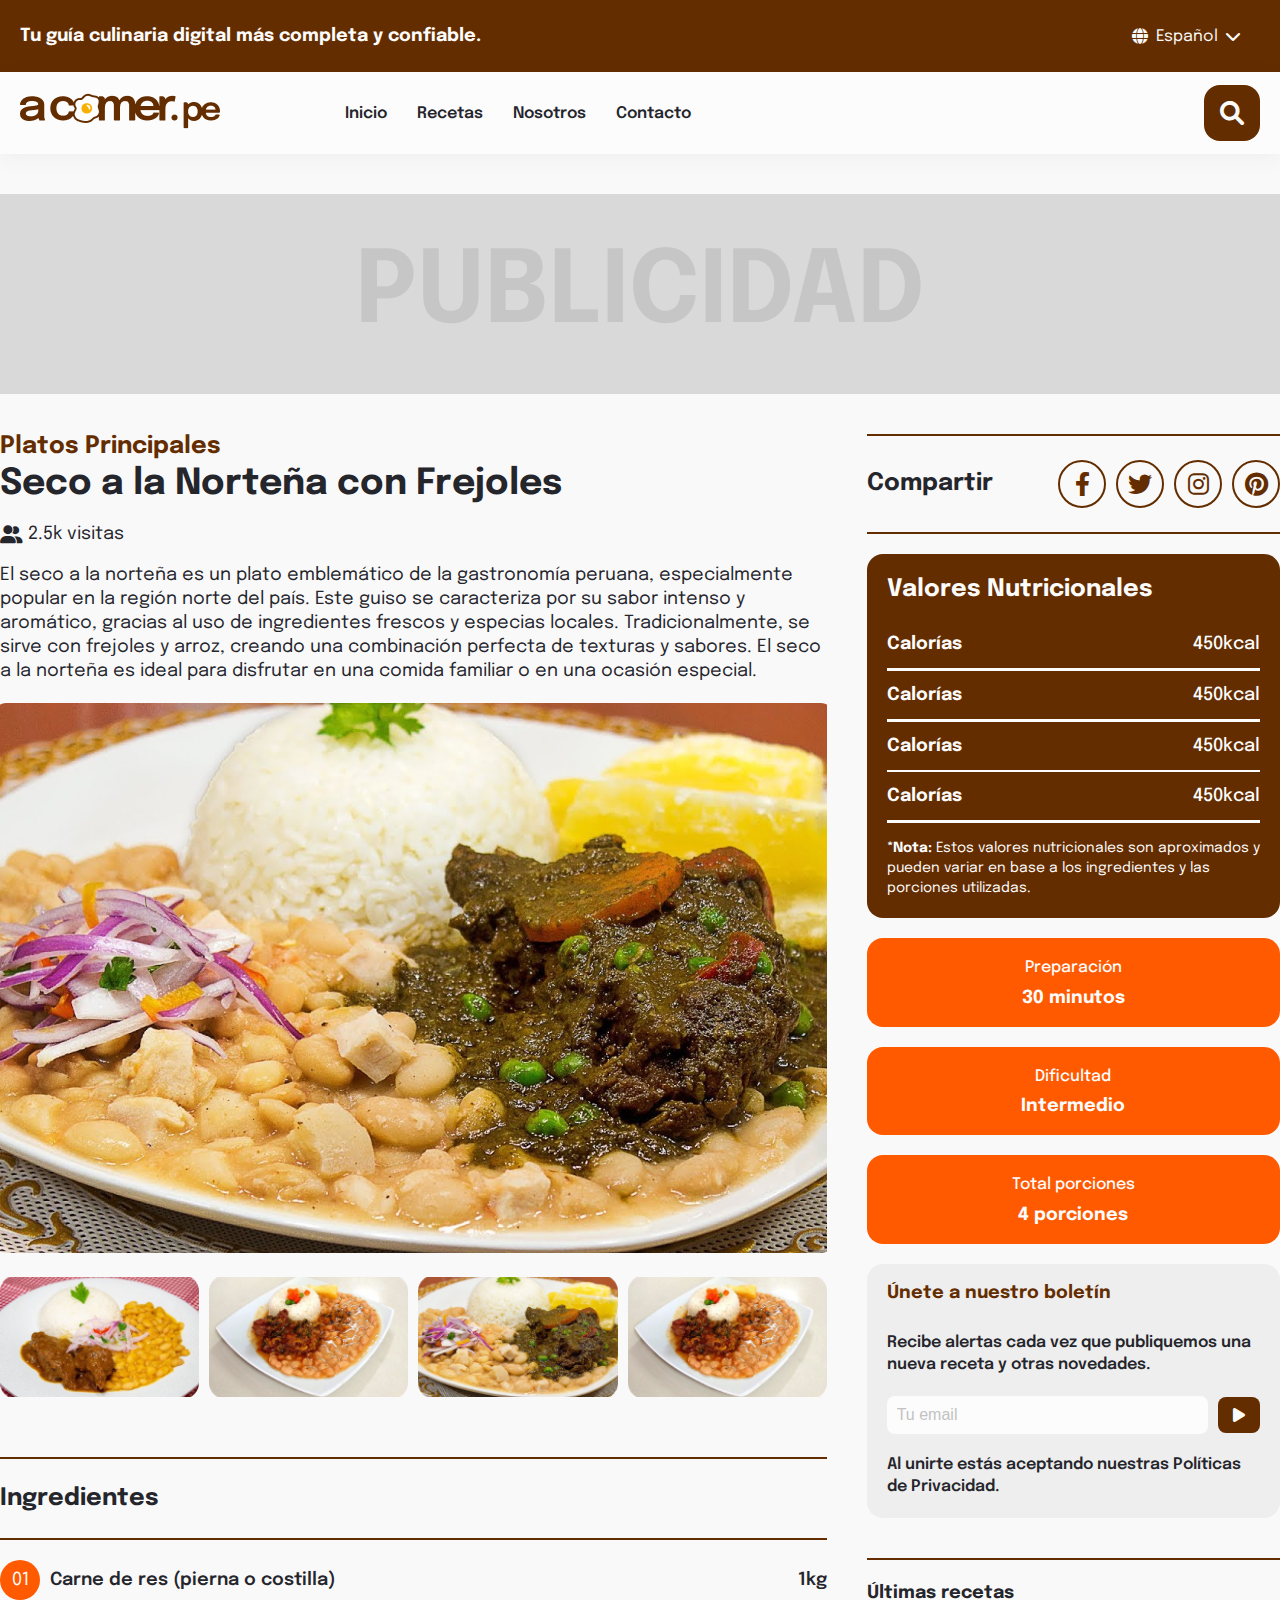
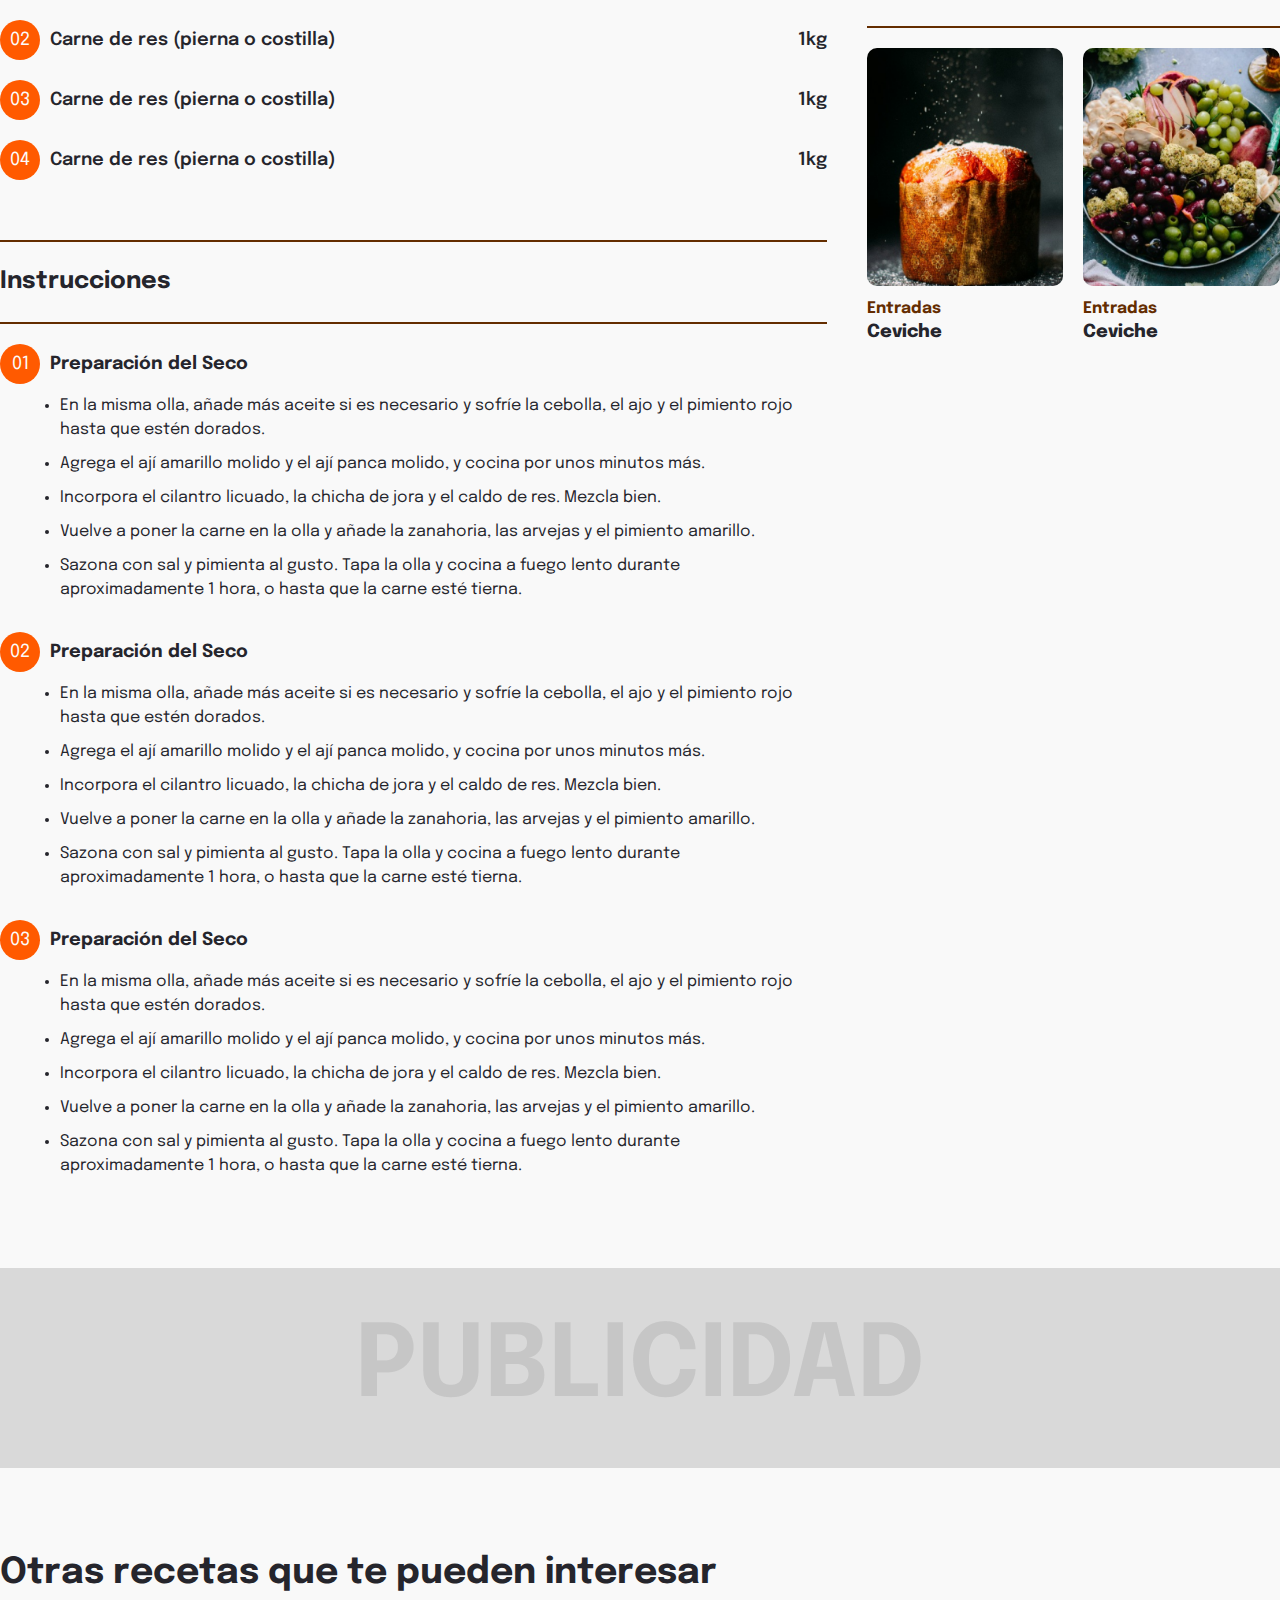
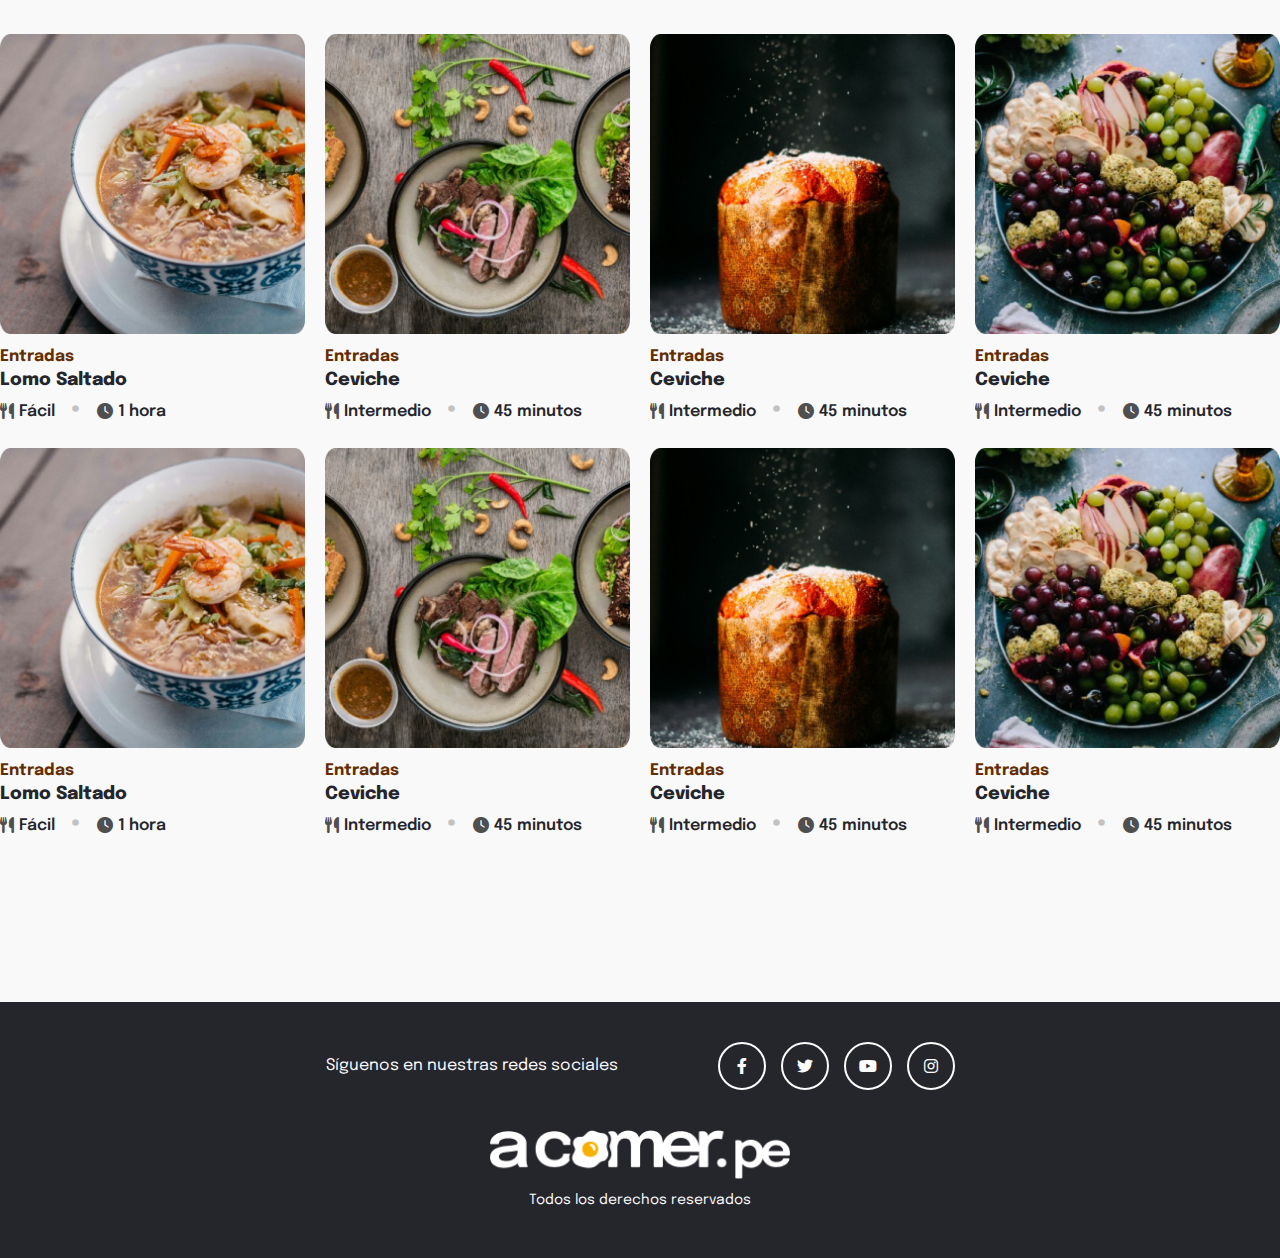
==== commit 99f13d52: "commit 19/08/ 3" ====
--- a/receta_con_imagenes.html
+++ b/receta_con_imagenes.html
@@ -4,6 +4,7 @@
     <meta charset="UTF-8" />
     <meta name="viewport" content="width=device-width, initial-scale=1.0" />
     <title>Acomer.pe</title>
+    <link rel="icon" href="assets/favicon.ico" type="image/x-icon">
     <link rel="stylesheet" href="scss/main.css" />
     <link rel="stylesheet" href="scss/receta_con_imagenes.css" />
     <link
@@ -48,10 +49,10 @@
                 <i class="fas fa-bars"></i>
               </div>
               <ul class="menu-items menu" id="menu-items">
-                <li><a class="menuItem" href="#">Inicio</a></li>
+                <li><a class="menuItem" href="index.html">Inicio</a></li>
                 <li><a class="menuItem" href="recetas.html">Recetas</a></li>
-                <li><a class="menuItem" href="#">Nosotros</a></li>
-                <li><a class="menuItem" href="#">Contacto</a></li>
+                <li><a class="menuItem" href="nosotros.html">Nosotros</a></li>
+                <li><a class="menuItem" href="contacto.html">Contacto</a></li>
                 <div class="menu-close" id="menu-close">
                   <i class="fas fa-times"></i>
                 </div>
--- a/scss/main.css
+++ b/scss/main.css
@@ -27,6 +27,8 @@
 
 .top_recetas_item {
   cursor: pointer;
+  overflow: hidden;
+  text-align: left;
 }
 
 #top-header {
@@ -95,7 +97,7 @@
 }
 
 h1 {
-  color: #000;
+  color: #25252c;
   font-family: "Epilogue", sans-serif;
   font-size: 48px;
   font-style: normal;
@@ -178,7 +180,7 @@
 }
 
 .selector-container:hover {
-  border-color: #bbb;
+  border-color: #c2c2c2;
 }
 
 .selector-container i {
@@ -202,7 +204,7 @@
   left: 0;
   width: 100%;
   background-color: #fcfcfc;
-  border: 1px solid #ddd;
+  border: 1px solid #c2c2c2;
   border-radius: 5px;
   box-shadow: 0 4px 8px rgba(0, 0, 0, 0.1);
   list-style: none;
@@ -254,7 +256,8 @@
   border-radius: 16px;
   background: #642d00;
   color: #fcfcfc;
-  border: #642d00;
+  border-color: #642d00;
+  border-width: 0;
   cursor: pointer;
 }
 
@@ -422,7 +425,7 @@
   }
   .menu-items a:hover,
   .menu-items a.active {
-    color: #ff5a00; /* Color primario */
+    color: #ff5a00;
   }
   .menu-logo {
     display: none;
@@ -666,7 +669,7 @@
   position: absolute;
   bottom: 10px;
   left: 10px;
-  color: #fff;
+  color: #fcfcfc;
   font-weight: 800;
   font-size: 20px;
   padding: 10px 10px;
@@ -763,6 +766,7 @@
   display: flex;
   align-items: center;
   color: #4f4f4f;
+  overflow-wrap: anywhere;
 }
 
 .top_recetas_info i {
@@ -789,6 +793,12 @@
   }
   .top_recetas_grid {
     gap: 10px;
+  }
+  .top_recetas_info span {
+    margin-right: 5px;
+    font-size: 14px;
+    font-weight: 600;
+    color: #25252c;
   }
 }
 @media (max-width: 480px) {
@@ -919,8 +929,8 @@
 .boletin_button {
   padding: 10px 20px;
   font-size: 18px;
-  color: #fff;
-  background-color: #642d00; /* Color del botón */
+  color: #fcfcfc;
+  background-color: #642d00;
   border: none;
   font-weight: 700;
   border-radius: 0 5px 5px 0;
@@ -929,9 +939,20 @@
 }
 
 .boletin_button:hover {
-  background-color: #25252c; /* Color al hacer hover en el botón */
-}
-
+  background-color: #25252c;
+}
+
+/* Estilos generales para móviles */
+@media (max-width: 1100px) {
+  .top_recetas_image {
+    height: 200px;
+  }
+}
+@media (max-width: 700px) {
+  .top_recetas_image {
+    height: 236px;
+  }
+}
 /* Estilos generales para móviles */
 @media (max-width: 768px) {
   .container,
@@ -1005,7 +1026,7 @@
   .dropdown-menu {
     width: 100%;
     text-align: center;
-    background-color: #f1f1f1;
+    background-color: #fcfcfc;
   }
   .subtitle-2 {
     text-align: center;
@@ -1055,9 +1076,6 @@
     display: flex;
     justify-content: center;
     align-items: center;
-  }
-  .top_recetas_image {
-    height: 300px;
   }
   .video-section .overlay-text {
     width: 100%;
@@ -1131,7 +1149,7 @@
 .search-input {
   width: 100%;
   padding: 10px;
-  border: 1px solid #ccc;
+  border: 1px solid #c2c2c2;
   border-radius: 4px;
   font-size: 1rem;
   margin-top: 8px;
@@ -1197,7 +1215,7 @@
 /* Estilo del texto para que esté sobre el overlay */
 .pcategories_overlay-text {
   z-index: 2; /* Asegura que el texto esté sobre el overlay */
-  color: white; /* Color del texto para que contraste con el fondo */
+  color: #fcfcfc; /* Color del texto para que contraste con el fondo */
 }
 
 /* Estilos base para el contenedor de la imagen */
--- a/scss/receta_con_imagenes.css
+++ b/scss/receta_con_imagenes.css
@@ -145,8 +145,8 @@
 }
 
 .instruccion-numero {
-  background-color: #FF8C00;
-  color: white;
+  background-color: #ff5a00;
+  color: #fcfcfc;
   width: 32px;
   height: 32px;
   display: flex;
@@ -193,9 +193,9 @@
 }
 
 .receta-social i {
-  color: #642D00;
+  color: #642d00;
   font-size: 24px;
-  border: 2px solid #642D00;
+  border: 2px solid #642d00;
   border-radius: 50%;
   padding: 10px;
   cursor: pointer;
@@ -246,9 +246,9 @@
 
 /* Sección Valores Nutricionales */
 .receta-nutricional {
-  background-color: #4A2D19; /* Marrón */
+  background-color: #642d00;
   padding: 20px;
-  color: white;
+  color: #fcfcfc;
   margin-top: 20px; /* Separación de la sección anterior */
   border-radius: 16px;
 }
@@ -256,7 +256,7 @@
 .receta-nutricional h2 {
   font-size: 24px;
   font-weight: bold;
-  color: white;
+  color: #fcfcfc;
   margin-bottom: 20px;
 }
 
@@ -285,7 +285,7 @@
 .nutricional-separador {
   border: 0;
   height: 2pt;
-  background-color: #ffffff;
+  background-color: #fcfcfc;
   margin: 5px 0;
 }
 
@@ -307,14 +307,14 @@
 .receta-preparacion h2 {
   font-size: 16px;
   font-weight: 500;
-  color: white;
+  color: #fcfcfc;
   margin-bottom: 10px;
 }
 
 .preparacion-info {
   font-size: 18px;
   font-weight: bold;
-  color: white;
+  color: #fcfcfc;
 }
 
 /* Sección Boletín */
@@ -350,28 +350,28 @@
 .boletin-input {
   flex: 1;
   padding: 10px;
-  background-color: white;
+  background-color: #fcfcfc;
   border: none;
   border-radius: 8px;
   font-size: 16px;
-  color: #333;
+  color: #4f4f4f;
   margin-right: 10px; /* Espacio entre el input y el botón */
 }
 
 .boletin-input::-moz-placeholder {
-  color: #999; /* Placeholder en gris */
+  color: #c2c2c2; /* Placeholder en gris */
 }
 
 .boletin-input::placeholder {
-  color: #999; /* Placeholder en gris */
+  color: #c2c2c2; /* Placeholder en gris */
 }
 
 .boletin-submit {
-  background-color: #4A2D19; /* Marrón */
+  background-color: #642d00;
   border: none;
   border-radius: 8px;
   padding: 10px 15px;
-  color: white;
+  color: #fcfcfc;
   font-size: 16px;
   display: flex;
   align-items: center;
@@ -385,7 +385,7 @@
 
 .boletin-privacidad {
   font-size: 14px;
-  color: #666;
+  color: #25252c;
 }
 
 .ultimas-receta-seccion {
